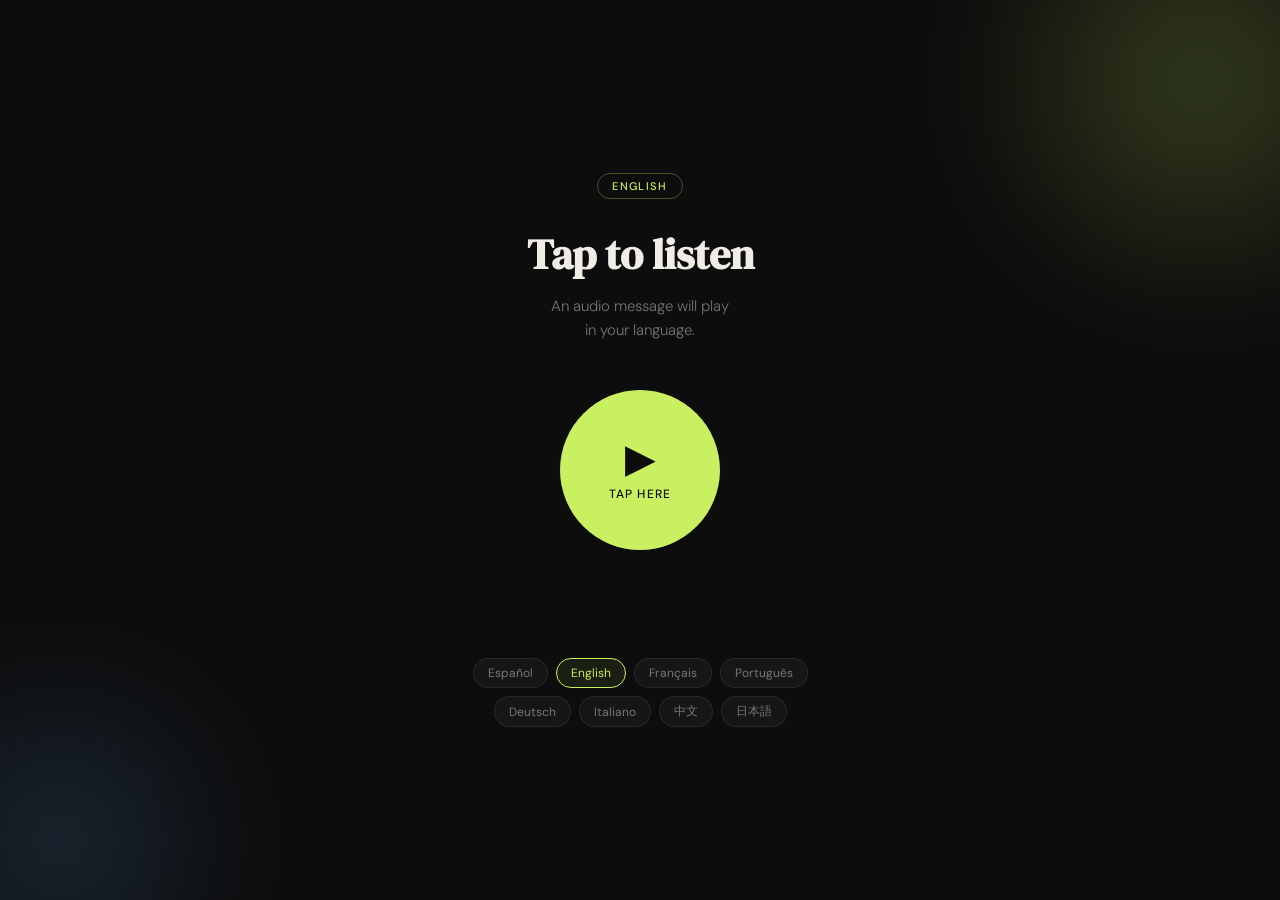
==== index.html @ c595aa06 "Add files via upload" ====
<!DOCTYPE html>
<html lang="es">
<head>
  <meta charset="UTF-8" />
  <meta name="viewport" content="width=device-width, initial-scale=1.0" />
  <title>Audio QR</title>
  <link href="https://fonts.googleapis.com/css2?family=DM+Serif+Display&family=DM+Sans:wght@300;400;500&display=swap" rel="stylesheet" />
  <style>
    *, *::before, *::after { box-sizing: border-box; margin: 0; padding: 0; }

    :root {
      --bg: #0d0d0d;
      --surface: #161616;
      --border: rgba(255,255,255,0.08);
      --text: #f0ede6;
      --muted: rgba(240,237,230,0.45);
      --accent: #c8f060;
      --accent-dark: #a8d040;
      --radius: 20px;
    }

    html, body {
      height: 100%;
      width: 100%;
      background: var(--bg);
      color: var(--text);
      font-family: 'DM Sans', sans-serif;
      display: flex;
      align-items: center;
      justify-content: center;
      overflow: hidden;
    }

    .page {
      width: 100%;
      max-width: 420px;
      min-height: 100vh;
      display: flex;
      flex-direction: column;
      align-items: center;
      justify-content: center;
      padding: 2.5rem 2rem;
      position: relative;
    }

    /* Decorative blobs */
    .blob {
      position: fixed;
      border-radius: 50%;
      filter: blur(80px);
      opacity: 0.18;
      pointer-events: none;
      z-index: 0;
    }
    .blob-1 { width: 320px; height: 320px; background: var(--accent); top: -80px; right: -80px; }
    .blob-2 { width: 240px; height: 240px; background: #60a0f0; bottom: -60px; left: -60px; }

    .content {
      position: relative;
      z-index: 1;
      width: 100%;
      text-align: center;
    }

    .lang-badge {
      display: inline-block;
      font-size: 11px;
      font-weight: 500;
      letter-spacing: 0.12em;
      text-transform: uppercase;
      color: var(--accent);
      border: 1px solid rgba(200,240,96,0.3);
      border-radius: 999px;
      padding: 5px 14px;
      margin-bottom: 2rem;
      opacity: 0;
      animation: fadeUp 0.6s ease 0.2s forwards;
    }

    .headline {
      font-family: 'DM Serif Display', serif;
      font-size: clamp(2rem, 8vw, 2.6rem);
      line-height: 1.15;
      color: var(--text);
      margin-bottom: 1rem;
      opacity: 0;
      animation: fadeUp 0.6s ease 0.35s forwards;
    }

    .sub {
      font-size: 15px;
      font-weight: 300;
      color: var(--muted);
      line-height: 1.6;
      margin-bottom: 3rem;
      opacity: 0;
      animation: fadeUp 0.6s ease 0.5s forwards;
    }

    /* Tap button */
    .tap-btn {
      position: relative;
      width: 160px;
      height: 160px;
      border-radius: 50%;
      border: none;
      background: var(--accent);
      color: #0d0d0d;
      cursor: pointer;
      display: flex;
      flex-direction: column;
      align-items: center;
      justify-content: center;
      gap: 8px;
      margin: 0 auto 3rem;
      transition: transform 0.15s ease, background 0.2s;
      opacity: 0;
      animation: fadeUp 0.6s ease 0.65s forwards;
      -webkit-tap-highlight-color: transparent;
    }

    .tap-btn:active { transform: scale(0.94); background: var(--accent-dark); }

    .tap-btn .icon {
      font-size: 40px;
      line-height: 1;
      transition: opacity 0.2s;
    }

    .tap-btn .label {
      font-family: 'DM Sans', sans-serif;
      font-size: 12px;
      font-weight: 500;
      letter-spacing: 0.1em;
      text-transform: uppercase;
    }

    /* Pulse ring */
    .tap-btn::before, .tap-btn::after {
      content: '';
      position: absolute;
      border-radius: 50%;
      border: 2px solid var(--accent);
      opacity: 0;
      animation: pulse 2.5s ease-out infinite;
    }
    .tap-btn::after { animation-delay: 1.2s; }

    @keyframes pulse {
      0%   { width: 160px; height: 160px; opacity: 0.6; }
      100% { width: 260px; height: 260px; opacity: 0; }
    }

    /* Playing state */
    .tap-btn.playing {
      background: var(--surface);
      border: 2px solid var(--accent);
      color: var(--accent);
    }
    .tap-btn.playing::before,
    .tap-btn.playing::after { display: none; }

    /* Sound wave bars */
    .wave {
      display: none;
      align-items: flex-end;
      gap: 4px;
      height: 28px;
    }
    .tap-btn.playing .wave { display: flex; }
    .tap-btn.playing .icon { display: none; }

    .wave span {
      display: block;
      width: 4px;
      background: var(--accent);
      border-radius: 2px;
      animation: bar 0.8s ease-in-out infinite alternate;
    }
    .wave span:nth-child(1) { height: 8px;  animation-delay: 0s; }
    .wave span:nth-child(2) { height: 20px; animation-delay: 0.15s; }
    .wave span:nth-child(3) { height: 28px; animation-delay: 0.3s; }
    .wave span:nth-child(4) { height: 16px; animation-delay: 0.45s; }
    .wave span:nth-child(5) { height: 10px; animation-delay: 0.6s; }

    @keyframes bar {
      from { transform: scaleY(0.3); }
      to   { transform: scaleY(1); }
    }

    /* Status text */
    .status {
      font-size: 13px;
      color: var(--muted);
      min-height: 20px;
      opacity: 0;
      animation: fadeUp 0.6s ease 0.8s forwards;
    }

    /* Language switcher */
    .lang-switcher {
      margin-top: 2.5rem;
      display: flex;
      flex-wrap: wrap;
      gap: 8px;
      justify-content: center;
      opacity: 0;
      animation: fadeUp 0.6s ease 0.95s forwards;
    }

    .lang-switcher button {
      font-family: 'DM Sans', sans-serif;
      font-size: 12px;
      padding: 6px 14px;
      border-radius: 999px;
      border: 1px solid var(--border);
      background: var(--surface);
      color: var(--muted);
      cursor: pointer;
      transition: all 0.2s;
      -webkit-tap-highlight-color: transparent;
    }

    .lang-switcher button.active,
    .lang-switcher button:hover {
      border-color: var(--accent);
      color: var(--accent);
      background: rgba(200,240,96,0.08);
    }

    @keyframes fadeUp {
      from { opacity: 0; transform: translateY(16px); }
      to   { opacity: 1; transform: translateY(0); }
    }
  </style>
</head>
<body>

<div class="blob blob-1"></div>
<div class="blob blob-2"></div>

<div class="page">
  <div class="content">

    <div class="lang-badge" id="lang-badge">Detectando idioma…</div>

    <h1 class="headline" id="headline">Toca para<br>escuchar</h1>

    <p class="sub" id="sub">Se reproducirá un mensaje de audio<br>en tu idioma.</p>

    <button class="tap-btn" id="tap-btn" onclick="handleTap()">
      <span class="icon">▶</span>
      <div class="wave">
        <span></span><span></span><span></span><span></span><span></span>
      </div>
      <span class="label" id="btn-label">Toca aquí</span>
    </button>

    <p class="status" id="status"></p>

    <div class="lang-switcher" id="lang-switcher"></div>

  </div>
</div>

<script>
  const messages = {
    es: { text: "Este es el prototipo de la página web que se abre después de escanear el código QR.", lang: "es-ES", name: "Español", tap: "Toca aquí", headline: "Toca para escuchar", sub: "Se reproducirá un mensaje\nen tu idioma." },
    en: { text: "This is the prototype of the web page that opens after scanning the QR code.", lang: "en-US", name: "English", tap: "Tap here", headline: "Tap to listen", sub: "An audio message will play\nin your language." },
    fr: { text: "Ceci est le prototype de la page web qui s'ouvre après avoir scanné le code QR.", lang: "fr-FR", name: "Français", tap: "Appuyez ici", headline: "Appuyez pour écouter", sub: "Un message audio sera lu\ndans votre langue." },
    pt: { text: "Este é o protótipo da página web que abre após escanear o código QR.", lang: "pt-BR", name: "Português", tap: "Toque aqui", headline: "Toque para ouvir", sub: "Uma mensagem de áudio será\nreproduzida no seu idioma." },
    de: { text: "Dies ist der Prototyp der Webseite, die nach dem Scannen des QR-Codes geöffnet wird.", lang: "de-DE", name: "Deutsch", tap: "Hier tippen", headline: "Tippen zum Hören", sub: "Eine Audionachricht wird\nin Ihrer Sprache abgespielt." },
    it: { text: "Questo è il prototipo della pagina web che si apre dopo aver scansionato il codice QR.", lang: "it-IT", name: "Italiano", tap: "Tocca qui", headline: "Tocca per ascoltare", sub: "Verrà riprodotto un messaggio\naudio nella tua lingua." },
    zh: { text: "这是扫描二维码后打开的网页原型。", lang: "zh-CN", name: "中文", tap: "点击此处", headline: "点击收听", sub: "将以您的语言播放音频消息。" },
    ja: { text: "これはQRコードをスキャンした後に開くウェブページのプロトタイプです。", lang: "ja-JP", name: "日本語", tap: "ここをタップ", headline: "タップして聴く", sub: "あなたの言語で音声メッセージが\n再生されます。" }
  };

  let currentLang = "es";
  let isPlaying = false;

  function detectLang() {
    const nav = (navigator.language || "es").toLowerCase().split("-")[0];
    return messages[nav] ? nav : "es";
  }

  function setLang(lang) {
    currentLang = lang;
    const m = messages[lang];
    document.getElementById("lang-badge").textContent = m.name;
    document.getElementById("headline").innerHTML = m.headline.replace("\n", "<br>");
    document.getElementById("sub").innerHTML = m.sub.replace("\n", "<br>");
    document.getElementById("btn-label").textContent = m.tap;
    document.querySelectorAll(".lang-switcher button").forEach(b => {
      b.classList.toggle("active", b.dataset.lang === lang);
    });
    if (isPlaying) {
      window.speechSynthesis.cancel();
      isPlaying = false;
      resetBtn();
    }
  }

  function buildSwitcher() {
    const sw = document.getElementById("lang-switcher");
    Object.keys(messages).forEach(lang => {
      const btn = document.createElement("button");
      btn.textContent = messages[lang].name;
      btn.dataset.lang = lang;
      btn.onclick = () => setLang(lang);
      sw.appendChild(btn);
    });
  }

  function resetBtn() {
    const btn = document.getElementById("tap-btn");
    btn.classList.remove("playing");
    document.getElementById("status").textContent = "";
    isPlaying = false;
  }

  function handleTap() {
    if (!('speechSynthesis' in window)) {
      document.getElementById("status").textContent = "Tu navegador no soporta audio.";
      return;
    }

    if (isPlaying) {
      window.speechSynthesis.cancel();
      resetBtn();
      return;
    }

    const m = messages[currentLang];
    const utter = new SpeechSynthesisUtterance(m.text);
    utter.lang = m.lang;
    utter.rate = 0.95;

    utter.onstart = () => {
      isPlaying = true;
      document.getElementById("tap-btn").classList.add("playing");
      document.getElementById("btn-label").textContent = "Detener";
      document.getElementById("status").textContent = "Reproduciendo…";
    };

    utter.onend = utter.onerror = () => {
      resetBtn();
      document.getElementById("btn-label").textContent = messages[currentLang].tap;
    };

    window.speechSynthesis.cancel();
    window.speechSynthesis.speak(utter);
  }

  // Init
  buildSwitcher();
  const detected = detectLang();
  setLang(detected);
</script>
</body>
</html>
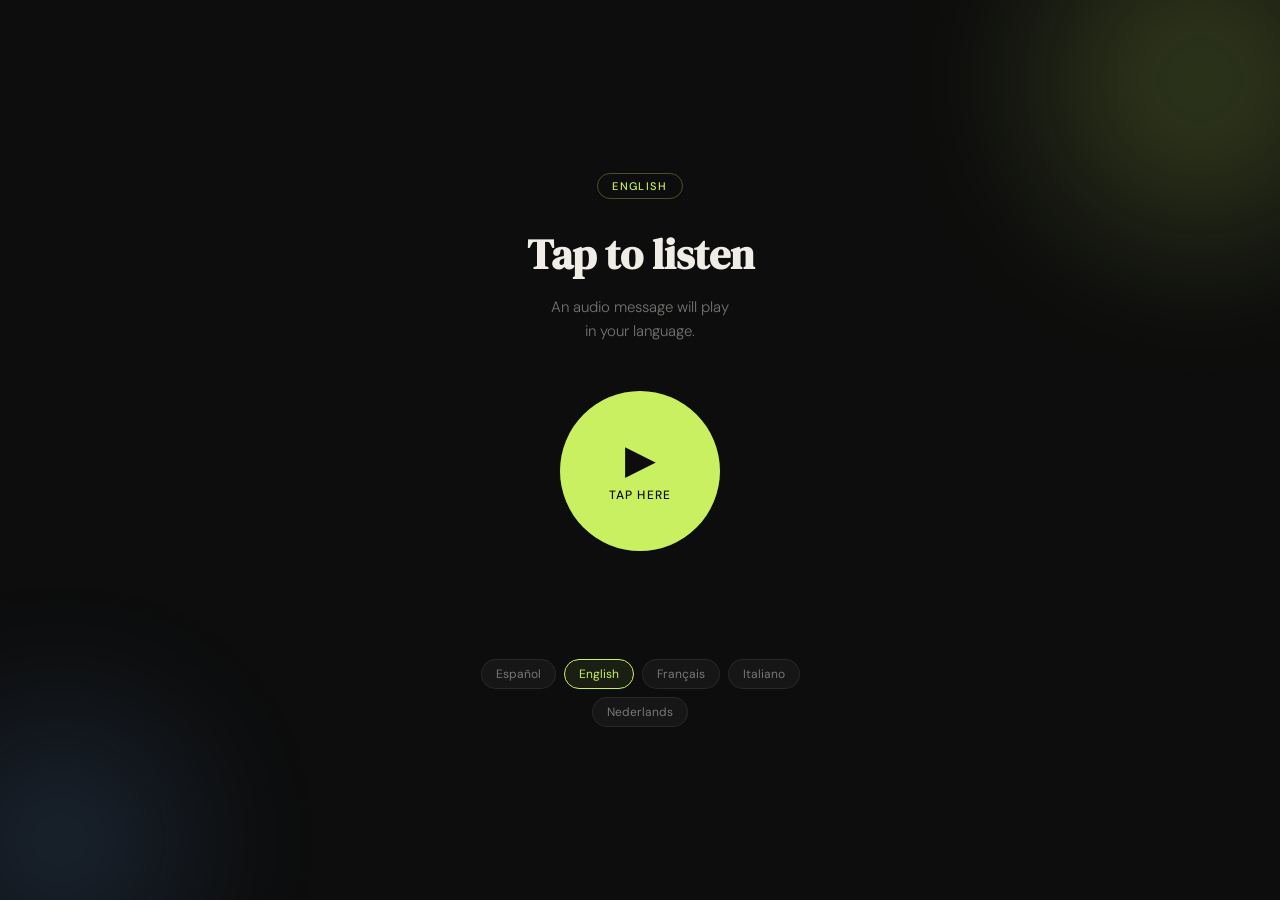
==== commit 8412eae8: "Update index.html" ====
--- a/index.html
+++ b/index.html
@@ -7,174 +7,79 @@
   <link href="https://fonts.googleapis.com/css2?family=DM+Serif+Display&family=DM+Sans:wght@300;400;500&display=swap" rel="stylesheet" />
   <style>
     *, *::before, *::after { box-sizing: border-box; margin: 0; padding: 0; }
-
     :root {
-      --bg: #0d0d0d;
-      --surface: #161616;
-      --border: rgba(255,255,255,0.08);
-      --text: #f0ede6;
-      --muted: rgba(240,237,230,0.45);
-      --accent: #c8f060;
-      --accent-dark: #a8d040;
-      --radius: 20px;
-    }
-
+      --bg: #0d0d0d; --surface: #161616; --border: rgba(255,255,255,0.08);
+      --text: #f0ede6; --muted: rgba(240,237,230,0.45);
+      --accent: #c8f060; --accent-dark: #a8d040;
+    }
     html, body {
-      height: 100%;
-      width: 100%;
-      background: var(--bg);
-      color: var(--text);
-      font-family: 'DM Sans', sans-serif;
-      display: flex;
-      align-items: center;
-      justify-content: center;
-      overflow: hidden;
-    }
-
+      height: 100%; width: 100%; background: var(--bg); color: var(--text);
+      font-family: 'DM Sans', sans-serif; display: flex;
+      align-items: center; justify-content: center; overflow: hidden;
+    }
     .page {
-      width: 100%;
-      max-width: 420px;
-      min-height: 100vh;
-      display: flex;
-      flex-direction: column;
-      align-items: center;
-      justify-content: center;
-      padding: 2.5rem 2rem;
-      position: relative;
-    }
-
-    /* Decorative blobs */
+      width: 100%; max-width: 420px; min-height: 100vh;
+      display: flex; flex-direction: column; align-items: center;
+      justify-content: center; padding: 2.5rem 2rem; position: relative;
+    }
     .blob {
-      position: fixed;
-      border-radius: 50%;
-      filter: blur(80px);
-      opacity: 0.18;
-      pointer-events: none;
-      z-index: 0;
+      position: fixed; border-radius: 50%; filter: blur(80px);
+      opacity: 0.18; pointer-events: none; z-index: 0;
     }
     .blob-1 { width: 320px; height: 320px; background: var(--accent); top: -80px; right: -80px; }
     .blob-2 { width: 240px; height: 240px; background: #60a0f0; bottom: -60px; left: -60px; }
-
-    .content {
-      position: relative;
-      z-index: 1;
-      width: 100%;
-      text-align: center;
-    }
-
+    .content { position: relative; z-index: 1; width: 100%; text-align: center; }
     .lang-badge {
-      display: inline-block;
-      font-size: 11px;
-      font-weight: 500;
-      letter-spacing: 0.12em;
-      text-transform: uppercase;
-      color: var(--accent);
-      border: 1px solid rgba(200,240,96,0.3);
-      border-radius: 999px;
-      padding: 5px 14px;
-      margin-bottom: 2rem;
-      opacity: 0;
-      animation: fadeUp 0.6s ease 0.2s forwards;
-    }
-
+      display: inline-block; font-size: 11px; font-weight: 500;
+      letter-spacing: 0.12em; text-transform: uppercase; color: var(--accent);
+      border: 1px solid rgba(200,240,96,0.3); border-radius: 999px;
+      padding: 5px 14px; margin-bottom: 2rem;
+      opacity: 0; animation: fadeUp 0.6s ease 0.2s forwards;
+    }
     .headline {
-      font-family: 'DM Serif Display', serif;
-      font-size: clamp(2rem, 8vw, 2.6rem);
-      line-height: 1.15;
-      color: var(--text);
-      margin-bottom: 1rem;
-      opacity: 0;
-      animation: fadeUp 0.6s ease 0.35s forwards;
-    }
-
+      font-family: 'DM Serif Display', serif; font-size: clamp(2rem, 8vw, 2.6rem);
+      line-height: 1.15; color: var(--text); margin-bottom: 1rem;
+      opacity: 0; animation: fadeUp 0.6s ease 0.35s forwards;
+    }
     .sub {
-      font-size: 15px;
-      font-weight: 300;
-      color: var(--muted);
-      line-height: 1.6;
-      margin-bottom: 3rem;
-      opacity: 0;
-      animation: fadeUp 0.6s ease 0.5s forwards;
-    }
-
-    /* Tap button */
+      font-size: 15px; font-weight: 300; color: var(--muted);
+      line-height: 1.6; margin-bottom: 3rem;
+      opacity: 0; animation: fadeUp 0.6s ease 0.5s forwards;
+    }
     .tap-btn {
-      position: relative;
-      width: 160px;
-      height: 160px;
-      border-radius: 50%;
-      border: none;
-      background: var(--accent);
-      color: #0d0d0d;
-      cursor: pointer;
-      display: flex;
-      flex-direction: column;
-      align-items: center;
-      justify-content: center;
-      gap: 8px;
-      margin: 0 auto 3rem;
+      position: relative; width: 160px; height: 160px; border-radius: 50%;
+      border: none; background: var(--accent); color: #0d0d0d; cursor: pointer;
+      display: flex; flex-direction: column; align-items: center;
+      justify-content: center; gap: 8px; margin: 0 auto 3rem;
       transition: transform 0.15s ease, background 0.2s;
-      opacity: 0;
-      animation: fadeUp 0.6s ease 0.65s forwards;
+      opacity: 0; animation: fadeUp 0.6s ease 0.65s forwards;
       -webkit-tap-highlight-color: transparent;
     }
-
     .tap-btn:active { transform: scale(0.94); background: var(--accent-dark); }
-
-    .tap-btn .icon {
-      font-size: 40px;
-      line-height: 1;
-      transition: opacity 0.2s;
-    }
-
+    .tap-btn .icon { font-size: 40px; line-height: 1; }
     .tap-btn .label {
-      font-family: 'DM Sans', sans-serif;
-      font-size: 12px;
-      font-weight: 500;
-      letter-spacing: 0.1em;
-      text-transform: uppercase;
-    }
-
-    /* Pulse ring */
+      font-family: 'DM Sans', sans-serif; font-size: 12px; font-weight: 500;
+      letter-spacing: 0.1em; text-transform: uppercase;
+    }
     .tap-btn::before, .tap-btn::after {
-      content: '';
-      position: absolute;
-      border-radius: 50%;
-      border: 2px solid var(--accent);
-      opacity: 0;
+      content: ''; position: absolute; border-radius: 50%;
+      border: 2px solid var(--accent); opacity: 0;
       animation: pulse 2.5s ease-out infinite;
     }
     .tap-btn::after { animation-delay: 1.2s; }
-
     @keyframes pulse {
       0%   { width: 160px; height: 160px; opacity: 0.6; }
       100% { width: 260px; height: 260px; opacity: 0; }
     }
-
-    /* Playing state */
     .tap-btn.playing {
-      background: var(--surface);
-      border: 2px solid var(--accent);
-      color: var(--accent);
-    }
-    .tap-btn.playing::before,
-    .tap-btn.playing::after { display: none; }
-
-    /* Sound wave bars */
-    .wave {
-      display: none;
-      align-items: flex-end;
-      gap: 4px;
-      height: 28px;
-    }
+      background: var(--surface); border: 2px solid var(--accent); color: var(--accent);
+    }
+    .tap-btn.playing::before, .tap-btn.playing::after { display: none; }
+    .wave { display: none; align-items: flex-end; gap: 4px; height: 28px; }
     .tap-btn.playing .wave { display: flex; }
     .tap-btn.playing .icon { display: none; }
-
     .wave span {
-      display: block;
-      width: 4px;
-      background: var(--accent);
-      border-radius: 2px;
+      display: block; width: 4px; background: var(--accent); border-radius: 2px;
       animation: bar 0.8s ease-in-out infinite alternate;
     }
     .wave span:nth-child(1) { height: 8px;  animation-delay: 0s; }
@@ -182,52 +87,28 @@
     .wave span:nth-child(3) { height: 28px; animation-delay: 0.3s; }
     .wave span:nth-child(4) { height: 16px; animation-delay: 0.45s; }
     .wave span:nth-child(5) { height: 10px; animation-delay: 0.6s; }
-
     @keyframes bar {
       from { transform: scaleY(0.3); }
       to   { transform: scaleY(1); }
     }
-
-    /* Status text */
     .status {
-      font-size: 13px;
-      color: var(--muted);
-      min-height: 20px;
-      opacity: 0;
-      animation: fadeUp 0.6s ease 0.8s forwards;
-    }
-
-    /* Language switcher */
+      font-size: 13px; color: var(--muted); min-height: 20px;
+      opacity: 0; animation: fadeUp 0.6s ease 0.8s forwards;
+    }
     .lang-switcher {
-      margin-top: 2.5rem;
-      display: flex;
-      flex-wrap: wrap;
-      gap: 8px;
-      justify-content: center;
-      opacity: 0;
-      animation: fadeUp 0.6s ease 0.95s forwards;
-    }
-
+      margin-top: 2.5rem; display: flex; flex-wrap: wrap; gap: 8px;
+      justify-content: center; opacity: 0; animation: fadeUp 0.6s ease 0.95s forwards;
+    }
     .lang-switcher button {
-      font-family: 'DM Sans', sans-serif;
-      font-size: 12px;
-      padding: 6px 14px;
-      border-radius: 999px;
-      border: 1px solid var(--border);
-      background: var(--surface);
-      color: var(--muted);
-      cursor: pointer;
-      transition: all 0.2s;
-      -webkit-tap-highlight-color: transparent;
-    }
-
-    .lang-switcher button.active,
-    .lang-switcher button:hover {
-      border-color: var(--accent);
-      color: var(--accent);
+      font-family: 'DM Sans', sans-serif; font-size: 12px; padding: 6px 14px;
+      border-radius: 999px; border: 1px solid var(--border);
+      background: var(--surface); color: var(--muted); cursor: pointer;
+      transition: all 0.2s; -webkit-tap-highlight-color: transparent;
+    }
+    .lang-switcher button.active, .lang-switcher button:hover {
+      border-color: var(--accent); color: var(--accent);
       background: rgba(200,240,96,0.08);
     }
-
     @keyframes fadeUp {
       from { opacity: 0; transform: translateY(16px); }
       to   { opacity: 1; transform: translateY(0); }
@@ -241,49 +122,58 @@
 
 <div class="page">
   <div class="content">
-
     <div class="lang-badge" id="lang-badge">Detectando idioma…</div>
-
     <h1 class="headline" id="headline">Toca para<br>escuchar</h1>
-
     <p class="sub" id="sub">Se reproducirá un mensaje de audio<br>en tu idioma.</p>
-
     <button class="tap-btn" id="tap-btn" onclick="handleTap()">
-      <span class="icon">▶</span>
+      <span class="icon">&#9654;</span>
       <div class="wave">
         <span></span><span></span><span></span><span></span><span></span>
       </div>
       <span class="label" id="btn-label">Toca aquí</span>
     </button>
-
     <p class="status" id="status"></p>
-
     <div class="lang-switcher" id="lang-switcher"></div>
-
   </div>
 </div>
 
 <script>
   const messages = {
-    es: { text: "Este es el prototipo de la página web que se abre después de escanear el código QR.", lang: "es-ES", name: "Español", tap: "Toca aquí", headline: "Toca para escuchar", sub: "Se reproducirá un mensaje\nen tu idioma." },
-    en: { text: "This is the prototype of the web page that opens after scanning the QR code.", lang: "en-US", name: "English", tap: "Tap here", headline: "Tap to listen", sub: "An audio message will play\nin your language." },
-    fr: { text: "Ceci est le prototype de la page web qui s'ouvre après avoir scanné le code QR.", lang: "fr-FR", name: "Français", tap: "Appuyez ici", headline: "Appuyez pour écouter", sub: "Un message audio sera lu\ndans votre langue." },
-    pt: { text: "Este é o protótipo da página web que abre após escanear o código QR.", lang: "pt-BR", name: "Português", tap: "Toque aqui", headline: "Toque para ouvir", sub: "Uma mensagem de áudio será\nreproduzida no seu idioma." },
-    de: { text: "Dies ist der Prototyp der Webseite, die nach dem Scannen des QR-Codes geöffnet wird.", lang: "de-DE", name: "Deutsch", tap: "Hier tippen", headline: "Tippen zum Hören", sub: "Eine Audionachricht wird\nin Ihrer Sprache abgespielt." },
-    it: { text: "Questo è il prototipo della pagina web che si apre dopo aver scansionato il codice QR.", lang: "it-IT", name: "Italiano", tap: "Tocca qui", headline: "Tocca per ascoltare", sub: "Verrà riprodotto un messaggio\naudio nella tua lingua." },
-    zh: { text: "这是扫描二维码后打开的网页原型。", lang: "zh-CN", name: "中文", tap: "点击此处", headline: "点击收听", sub: "将以您的语言播放音频消息。" },
-    ja: { text: "これはQRコードをスキャンした後に開くウェブページのプロトタイプです。", lang: "ja-JP", name: "日本語", tap: "ここをタップ", headline: "タップして聴く", sub: "あなたの言語で音声メッセージが\n再生されます。" }
+    es: { file: "spanish.mp3",  name: "Español",    tap: "Toca aquí",    headline: "Toca para escuchar",   sub: "Se reproducirá un mensaje\nen tu idioma." },
+    en: { file: "english.mp3",  name: "English",    tap: "Tap here",     headline: "Tap to listen",        sub: "An audio message will play\nin your language." },
+    fr: { file: "french.mp3",   name: "Français",   tap: "Appuyez ici",  headline: "Appuyez pour écouter", sub: "Un message audio sera lu\ndans votre langue." },
+    it: { file: "italian.mp3",  name: "Italiano",   tap: "Tocca qui",    headline: "Tocca per ascoltare",  sub: "Verrà riprodotto un messaggio\naudio nella tua lingua." },
+    nl: { file: "dutch.mp3",    name: "Nederlands", tap: "Tik hier",     headline: "Tik om te luisteren",  sub: "Er wordt een audiobericht\nin uw taal afgespeeld." }
   };
 
+  // Si el dispositivo tiene un idioma sin mp3, usamos el fallback
+  const langFallback = { de: "nl", pt: "es", zh: "es", ja: "es", ko: "en", ru: "en" };
+
   let currentLang = "es";
+  let currentAudio = null;
   let isPlaying = false;
 
   function detectLang() {
     const nav = (navigator.language || "es").toLowerCase().split("-")[0];
-    return messages[nav] ? nav : "es";
+    if (messages[nav]) return nav;
+    if (langFallback[nav]) return langFallback[nav];
+    return "es";
+  }
+
+  function stopAudio() {
+    if (currentAudio) {
+      currentAudio.pause();
+      currentAudio.currentTime = 0;
+      currentAudio = null;
+    }
+    isPlaying = false;
+    document.getElementById("tap-btn").classList.remove("playing");
+    document.getElementById("status").textContent = "";
+    document.getElementById("btn-label").textContent = messages[currentLang].tap;
   }
 
   function setLang(lang) {
+    if (isPlaying) stopAudio();
     currentLang = lang;
     const m = messages[lang];
     document.getElementById("lang-badge").textContent = m.name;
@@ -293,11 +183,6 @@
     document.querySelectorAll(".lang-switcher button").forEach(b => {
       b.classList.toggle("active", b.dataset.lang === lang);
     });
-    if (isPlaying) {
-      window.speechSynthesis.cancel();
-      isPlaying = false;
-      resetBtn();
-    }
   }
 
   function buildSwitcher() {
@@ -311,50 +196,35 @@
     });
   }
 
-  function resetBtn() {
-    const btn = document.getElementById("tap-btn");
-    btn.classList.remove("playing");
-    document.getElementById("status").textContent = "";
-    isPlaying = false;
-  }
-
   function handleTap() {
-    if (!('speechSynthesis' in window)) {
-      document.getElementById("status").textContent = "Tu navegador no soporta audio.";
-      return;
-    }
-
-    if (isPlaying) {
-      window.speechSynthesis.cancel();
-      resetBtn();
-      return;
-    }
+    if (isPlaying) { stopAudio(); return; }
 
     const m = messages[currentLang];
-    const utter = new SpeechSynthesisUtterance(m.text);
-    utter.lang = m.lang;
-    utter.rate = 0.95;
-
-    utter.onstart = () => {
+    const audio = new Audio(m.file);
+    currentAudio = audio;
+
+    audio.onplay = () => {
       isPlaying = true;
       document.getElementById("tap-btn").classList.add("playing");
       document.getElementById("btn-label").textContent = "Detener";
       document.getElementById("status").textContent = "Reproduciendo…";
     };
 
-    utter.onend = utter.onerror = () => {
-      resetBtn();
-      document.getElementById("btn-label").textContent = messages[currentLang].tap;
+    audio.onended = () => stopAudio();
+
+    audio.onerror = () => {
+      stopAudio();
+      document.getElementById("status").textContent = "⚠ No se encontró el archivo de audio.";
     };
 
-    window.speechSynthesis.cancel();
-    window.speechSynthesis.speak(utter);
-  }
-
-  // Init
+    audio.play().catch(() => {
+      stopAudio();
+      document.getElementById("status").textContent = "⚠ Error al reproducir el audio.";
+    });
+  }
+
   buildSwitcher();
-  const detected = detectLang();
-  setLang(detected);
+  setLang(detectLang());
 </script>
 </body>
 </html>
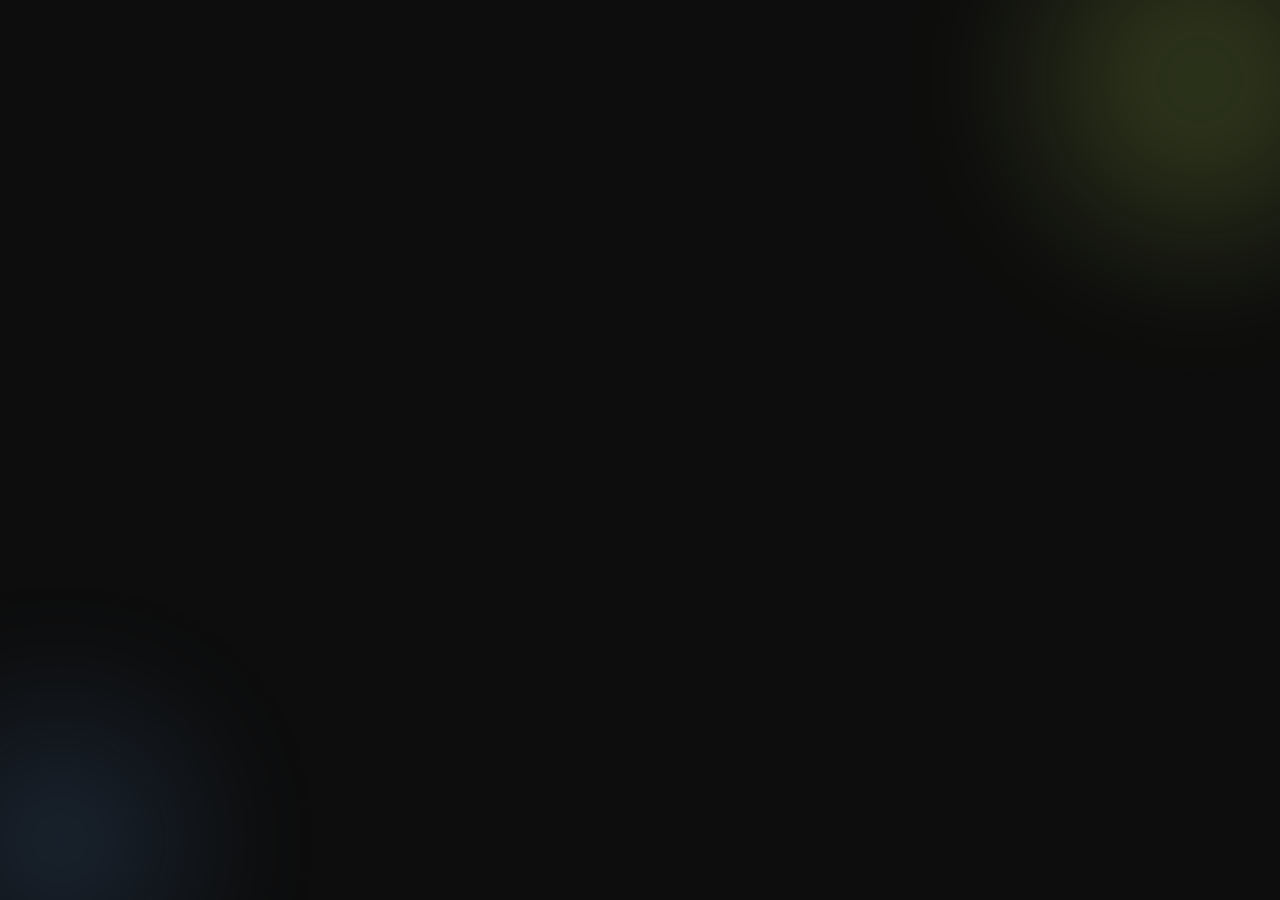
==== commit 5036f89e: "index.html" ====
--- a/index.html
+++ b/index.html
@@ -95,17 +95,14 @@
       font-size: 13px; color: var(--muted); min-height: 20px;
       opacity: 0; animation: fadeUp 0.6s ease 0.8s forwards;
     }
-    .lang-switcher {
       margin-top: 2.5rem; display: flex; flex-wrap: wrap; gap: 8px;
       justify-content: center; opacity: 0; animation: fadeUp 0.6s ease 0.95s forwards;
     }
-    .lang-switcher button {
       font-family: 'DM Sans', sans-serif; font-size: 12px; padding: 6px 14px;
       border-radius: 999px; border: 1px solid var(--border);
       background: var(--surface); color: var(--muted); cursor: pointer;
       transition: all 0.2s; -webkit-tap-highlight-color: transparent;
     }
-    .lang-switcher button.active, .lang-switcher button:hover {
       border-color: var(--accent); color: var(--accent);
       background: rgba(200,240,96,0.08);
     }
@@ -133,7 +130,7 @@
       <span class="label" id="btn-label">Toca aquí</span>
     </button>
     <p class="status" id="status"></p>
-    <div class="lang-switcher" id="lang-switcher"></div>
+
   </div>
 </div>
 
@@ -180,13 +177,10 @@
     document.getElementById("headline").innerHTML = m.headline.replace("\n", "<br>");
     document.getElementById("sub").innerHTML = m.sub.replace("\n", "<br>");
     document.getElementById("btn-label").textContent = m.tap;
-    document.querySelectorAll(".lang-switcher button").forEach(b => {
       b.classList.toggle("active", b.dataset.lang === lang);
     });
   }
 
-  function buildSwitcher() {
-    const sw = document.getElementById("lang-switcher");
     Object.keys(messages).forEach(lang => {
       const btn = document.createElement("button");
       btn.textContent = messages[lang].name;
@@ -223,7 +217,6 @@
     });
   }
 
-  buildSwitcher();
   setLang(detectLang());
 </script>
 </body>
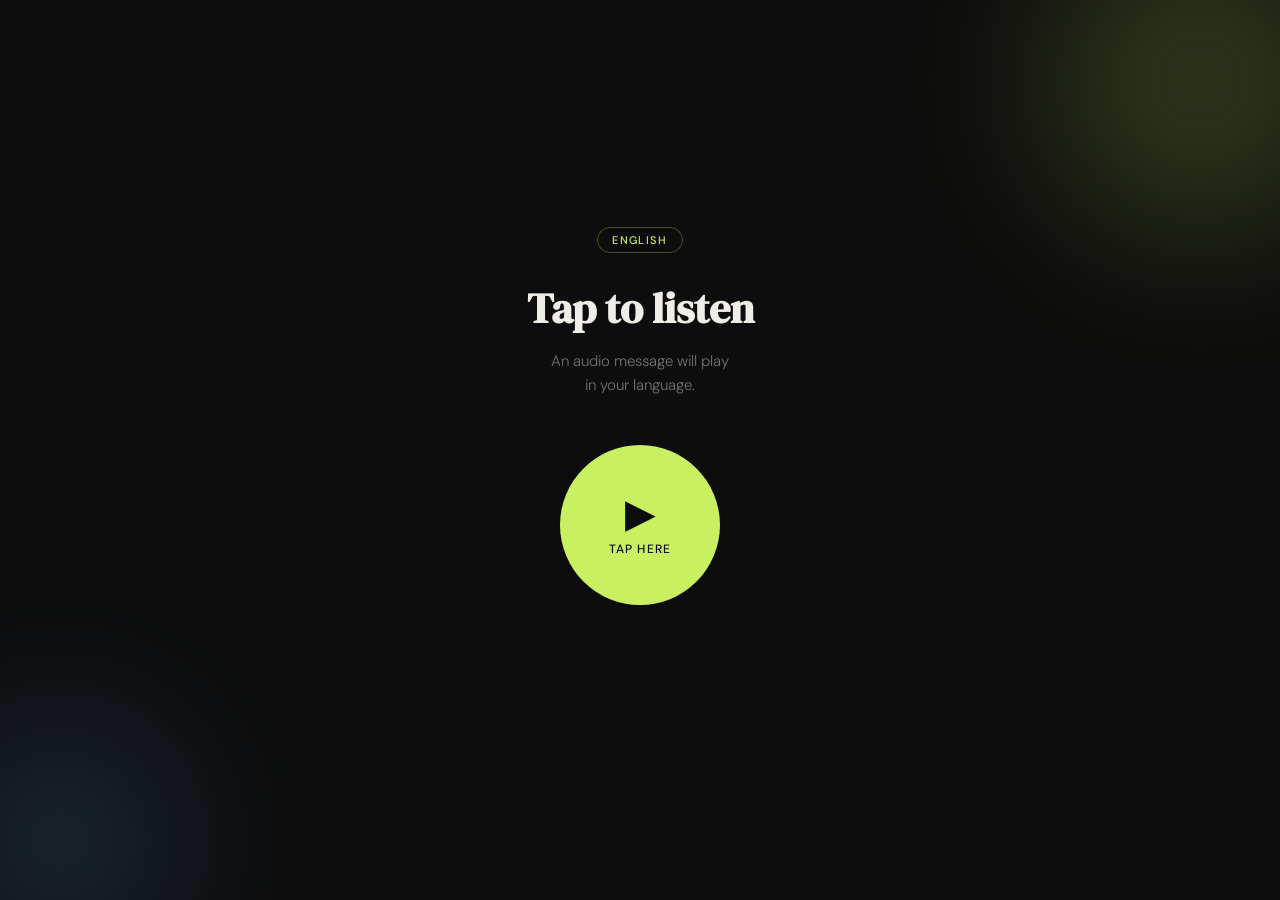
==== commit f538f508: "Update index.html" ====
--- a/index.html
+++ b/index.html
@@ -95,17 +95,6 @@
       font-size: 13px; color: var(--muted); min-height: 20px;
       opacity: 0; animation: fadeUp 0.6s ease 0.8s forwards;
     }
-      margin-top: 2.5rem; display: flex; flex-wrap: wrap; gap: 8px;
-      justify-content: center; opacity: 0; animation: fadeUp 0.6s ease 0.95s forwards;
-    }
-      font-family: 'DM Sans', sans-serif; font-size: 12px; padding: 6px 14px;
-      border-radius: 999px; border: 1px solid var(--border);
-      background: var(--surface); color: var(--muted); cursor: pointer;
-      transition: all 0.2s; -webkit-tap-highlight-color: transparent;
-    }
-      border-color: var(--accent); color: var(--accent);
-      background: rgba(200,240,96,0.08);
-    }
     @keyframes fadeUp {
       from { opacity: 0; transform: translateY(16px); }
       to   { opacity: 1; transform: translateY(0); }
@@ -130,20 +119,18 @@
       <span class="label" id="btn-label">Toca aquí</span>
     </button>
     <p class="status" id="status"></p>
-
   </div>
 </div>
 
 <script>
   const messages = {
-    es: { file: "spanish.mp3",  name: "Español",    tap: "Toca aquí",    headline: "Toca para escuchar",   sub: "Se reproducirá un mensaje\nen tu idioma." },
-    en: { file: "english.mp3",  name: "English",    tap: "Tap here",     headline: "Tap to listen",        sub: "An audio message will play\nin your language." },
-    fr: { file: "french.mp3",   name: "Français",   tap: "Appuyez ici",  headline: "Appuyez pour écouter", sub: "Un message audio sera lu\ndans votre langue." },
-    it: { file: "italian.mp3",  name: "Italiano",   tap: "Tocca qui",    headline: "Tocca per ascoltare",  sub: "Verrà riprodotto un messaggio\naudio nella tua lingua." },
-    nl: { file: "dutch.mp3",    name: "Nederlands", tap: "Tik hier",     headline: "Tik om te luisteren",  sub: "Er wordt een audiobericht\nin uw taal afgespeeld." }
+    es: { file: "spanish.mp3",  name: "Español",    tap: "Toca aquí",   headline: "Toca para escuchar",   sub: "Se reproducirá un mensaje\nen tu idioma." },
+    en: { file: "english.mp3",  name: "English",    tap: "Tap here",    headline: "Tap to listen",        sub: "An audio message will play\nin your language." },
+    fr: { file: "french.mp3",   name: "Français",   tap: "Appuyez ici", headline: "Appuyez pour écouter", sub: "Un message audio sera lu\ndans votre langue." },
+    it: { file: "italian.mp3",  name: "Italiano",   tap: "Tocca qui",   headline: "Tocca per ascoltare",  sub: "Verrà riprodotto un messaggio\naudio nella tua lingua." },
+    nl: { file: "dutch.mp3",    name: "Nederlands", tap: "Tik hier",    headline: "Tik om te luisteren",  sub: "Er wordt een audiobericht\nin uw taal afgespeeld." }
   };
 
-  // Si el dispositivo tiene un idioma sin mp3, usamos el fallback
   const langFallback = { de: "nl", pt: "es", zh: "es", ja: "es", ko: "en", ru: "en" };
 
   let currentLang = "es";
@@ -177,17 +164,6 @@
     document.getElementById("headline").innerHTML = m.headline.replace("\n", "<br>");
     document.getElementById("sub").innerHTML = m.sub.replace("\n", "<br>");
     document.getElementById("btn-label").textContent = m.tap;
-      b.classList.toggle("active", b.dataset.lang === lang);
-    });
-  }
-
-    Object.keys(messages).forEach(lang => {
-      const btn = document.createElement("button");
-      btn.textContent = messages[lang].name;
-      btn.dataset.lang = lang;
-      btn.onclick = () => setLang(lang);
-      sw.appendChild(btn);
-    });
   }
 
   function handleTap() {
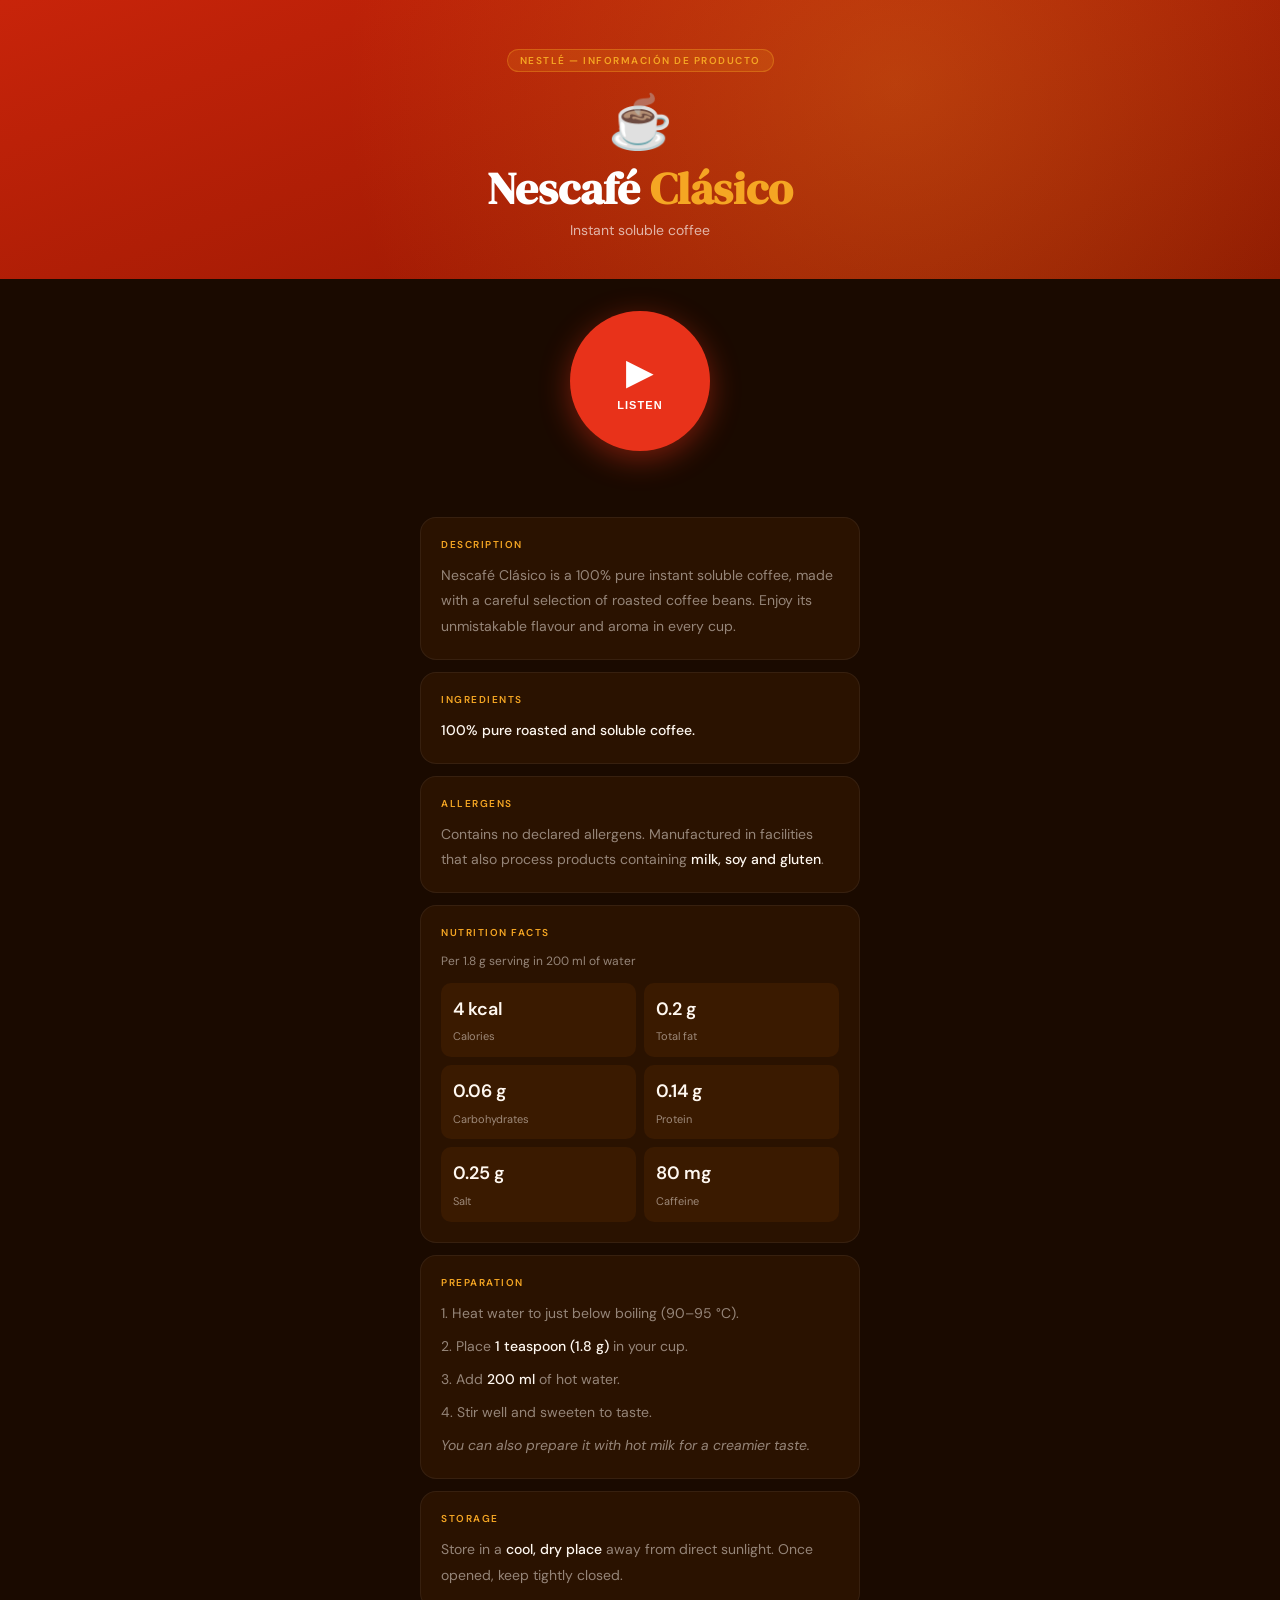
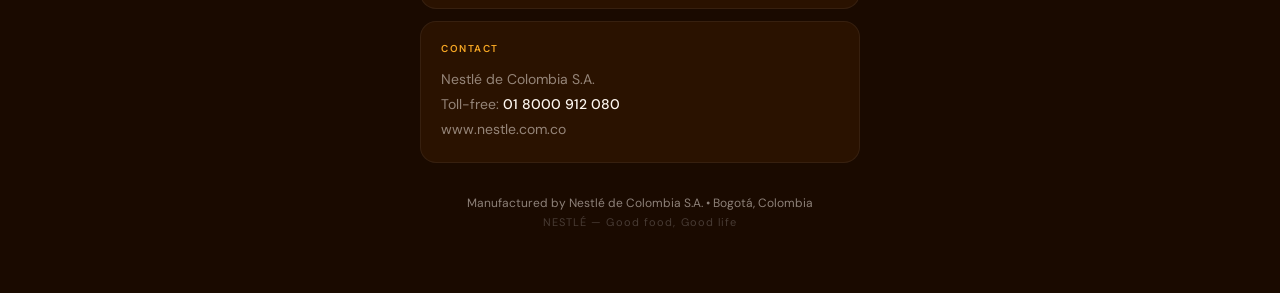
==== commit 40df556f: "Update index.html" ====
--- a/index.html
+++ b/index.html
@@ -3,197 +3,369 @@
 <head>
   <meta charset="UTF-8" />
   <meta name="viewport" content="width=device-width, initial-scale=1.0" />
-  <title>Audio QR</title>
-  <link href="https://fonts.googleapis.com/css2?family=DM+Serif+Display&family=DM+Sans:wght@300;400;500&display=swap" rel="stylesheet" />
+  <title>Nescafé Clásico</title>
+  <link href="https://fonts.googleapis.com/css2?family=DM+Serif+Display&family=DM+Sans:wght@300;400;500;600&display=swap" rel="stylesheet" />
   <style>
     *, *::before, *::after { box-sizing: border-box; margin: 0; padding: 0; }
     :root {
-      --bg: #0d0d0d; --surface: #161616; --border: rgba(255,255,255,0.08);
-      --text: #f0ede6; --muted: rgba(240,237,230,0.45);
-      --accent: #c8f060; --accent-dark: #a8d040;
+      --bg: #1a0a00; --surface: #2a1200; --surface2: #3a1a00;
+      --text: #fff8f0; --muted: rgba(255,248,240,0.5);
+      --accent: #e8321a; --accent2: #f5a623;
+      --radius: 16px;
     }
     html, body {
-      height: 100%; width: 100%; background: var(--bg); color: var(--text);
-      font-family: 'DM Sans', sans-serif; display: flex;
-      align-items: center; justify-content: center; overflow: hidden;
-    }
-    .page {
-      width: 100%; max-width: 420px; min-height: 100vh;
+      min-height: 100%; width: 100%; background: var(--bg); color: var(--text);
+      font-family: 'DM Sans', sans-serif;
+    }
+    .page { min-height: 100vh; display: flex; flex-direction: column; align-items: center; padding: 0 0 4rem; }
+
+    /* Hero */
+    .hero {
+      width: 100%; background: linear-gradient(160deg, #c8240a 0%, #8b1500 100%);
+      padding: 3rem 2rem 2.5rem; text-align: center; position: relative; overflow: hidden;
+    }
+    .hero::before {
+      content: ''; position: absolute; inset: 0;
+      background: radial-gradient(circle at 70% 30%, rgba(245,166,35,0.25) 0%, transparent 60%);
+    }
+    .hero-badge {
+      display: inline-block; font-size: 10px; letter-spacing: 0.15em; font-weight: 600;
+      text-transform: uppercase; color: var(--accent2); background: rgba(245,166,35,0.15);
+      border: 1px solid rgba(245,166,35,0.35); border-radius: 999px;
+      padding: 4px 12px; margin-bottom: 1rem; position: relative;
+    }
+    .hero-icon { font-size: 52px; margin-bottom: 0.5rem; position: relative; }
+    .hero h1 {
+      font-family: 'DM Serif Display', serif; font-size: clamp(2rem, 7vw, 2.8rem);
+      line-height: 1.1; color: white; position: relative;
+    }
+    .hero h1 span { color: var(--accent2); }
+    .hero-sub { font-size: 14px; color: rgba(255,255,255,0.65); margin-top: 0.5rem; position: relative; }
+
+    /* Content */
+    .content { width: 100%; max-width: 480px; padding: 0 1.25rem; }
+
+    /* Play button */
+    .play-section { text-align: center; padding: 2rem 0 1.5rem; }
+    .play-btn {
+      position: relative; width: 140px; height: 140px; border-radius: 50%;
+      border: none; background: var(--accent); color: white; cursor: pointer;
       display: flex; flex-direction: column; align-items: center;
-      justify-content: center; padding: 2.5rem 2rem; position: relative;
-    }
-    .blob {
-      position: fixed; border-radius: 50%; filter: blur(80px);
-      opacity: 0.18; pointer-events: none; z-index: 0;
-    }
-    .blob-1 { width: 320px; height: 320px; background: var(--accent); top: -80px; right: -80px; }
-    .blob-2 { width: 240px; height: 240px; background: #60a0f0; bottom: -60px; left: -60px; }
-    .content { position: relative; z-index: 1; width: 100%; text-align: center; }
-    .lang-badge {
-      display: inline-block; font-size: 11px; font-weight: 500;
-      letter-spacing: 0.12em; text-transform: uppercase; color: var(--accent);
-      border: 1px solid rgba(200,240,96,0.3); border-radius: 999px;
-      padding: 5px 14px; margin-bottom: 2rem;
-      opacity: 0; animation: fadeUp 0.6s ease 0.2s forwards;
-    }
-    .headline {
-      font-family: 'DM Serif Display', serif; font-size: clamp(2rem, 8vw, 2.6rem);
-      line-height: 1.15; color: var(--text); margin-bottom: 1rem;
-      opacity: 0; animation: fadeUp 0.6s ease 0.35s forwards;
-    }
-    .sub {
-      font-size: 15px; font-weight: 300; color: var(--muted);
-      line-height: 1.6; margin-bottom: 3rem;
-      opacity: 0; animation: fadeUp 0.6s ease 0.5s forwards;
-    }
-    .tap-btn {
-      position: relative; width: 160px; height: 160px; border-radius: 50%;
-      border: none; background: var(--accent); color: #0d0d0d; cursor: pointer;
-      display: flex; flex-direction: column; align-items: center;
-      justify-content: center; gap: 8px; margin: 0 auto 3rem;
-      transition: transform 0.15s ease, background 0.2s;
-      opacity: 0; animation: fadeUp 0.6s ease 0.65s forwards;
+      justify-content: center; gap: 6px; margin: 0 auto 1rem;
+      transition: transform 0.15s, opacity 0.2s;
       -webkit-tap-highlight-color: transparent;
-    }
-    .tap-btn:active { transform: scale(0.94); background: var(--accent-dark); }
-    .tap-btn .icon { font-size: 40px; line-height: 1; }
-    .tap-btn .label {
-      font-family: 'DM Sans', sans-serif; font-size: 12px; font-weight: 500;
-      letter-spacing: 0.1em; text-transform: uppercase;
-    }
-    .tap-btn::before, .tap-btn::after {
+      box-shadow: 0 8px 30px rgba(232,50,26,0.45);
+    }
+    .play-btn:active { transform: scale(0.93); }
+    .play-btn .icon { font-size: 36px; }
+    .play-btn .lbl { font-size: 11px; font-weight: 600; letter-spacing: 0.1em; text-transform: uppercase; }
+    .play-btn::before, .play-btn::after {
       content: ''; position: absolute; border-radius: 50%;
-      border: 2px solid var(--accent); opacity: 0;
-      animation: pulse 2.5s ease-out infinite;
-    }
-    .tap-btn::after { animation-delay: 1.2s; }
+      border: 2px solid var(--accent); opacity: 0; animation: pulse 2.5s ease-out infinite;
+    }
+    .play-btn::after { animation-delay: 1.2s; }
     @keyframes pulse {
-      0%   { width: 160px; height: 160px; opacity: 0.6; }
-      100% { width: 260px; height: 260px; opacity: 0; }
-    }
-    .tap-btn.playing {
-      background: var(--surface); border: 2px solid var(--accent); color: var(--accent);
-    }
-    .tap-btn.playing::before, .tap-btn.playing::after { display: none; }
-    .wave { display: none; align-items: flex-end; gap: 4px; height: 28px; }
-    .tap-btn.playing .wave { display: flex; }
-    .tap-btn.playing .icon { display: none; }
+      0%   { width: 140px; height: 140px; opacity: 0.5; }
+      100% { width: 220px; height: 220px; opacity: 0; }
+    }
+    .play-btn.playing { background: var(--surface2); border: 2px solid var(--accent); }
+    .play-btn.playing::before, .play-btn.playing::after { display: none; }
+    .wave { display: none; align-items: flex-end; gap: 4px; height: 26px; }
+    .play-btn.playing .wave { display: flex; }
+    .play-btn.playing .icon { display: none; }
     .wave span {
       display: block; width: 4px; background: var(--accent); border-radius: 2px;
       animation: bar 0.8s ease-in-out infinite alternate;
     }
-    .wave span:nth-child(1) { height: 8px;  animation-delay: 0s; }
-    .wave span:nth-child(2) { height: 20px; animation-delay: 0.15s; }
-    .wave span:nth-child(3) { height: 28px; animation-delay: 0.3s; }
-    .wave span:nth-child(4) { height: 16px; animation-delay: 0.45s; }
-    .wave span:nth-child(5) { height: 10px; animation-delay: 0.6s; }
-    @keyframes bar {
-      from { transform: scaleY(0.3); }
-      to   { transform: scaleY(1); }
-    }
-    .status {
-      font-size: 13px; color: var(--muted); min-height: 20px;
-      opacity: 0; animation: fadeUp 0.6s ease 0.8s forwards;
-    }
-    @keyframes fadeUp {
-      from { opacity: 0; transform: translateY(16px); }
-      to   { opacity: 1; transform: translateY(0); }
-    }
+    .wave span:nth-child(1) { height: 7px;  animation-delay: 0s; }
+    .wave span:nth-child(2) { height: 18px; animation-delay: 0.15s; }
+    .wave span:nth-child(3) { height: 26px; animation-delay: 0.3s; }
+    .wave span:nth-child(4) { height: 14px; animation-delay: 0.45s; }
+    .wave span:nth-child(5) { height: 9px;  animation-delay: 0.6s; }
+    @keyframes bar { from { transform: scaleY(0.3); } to { transform: scaleY(1); } }
+    .play-status { font-size: 13px; color: var(--muted); min-height: 18px; }
+
+    /* Cards */
+    .cards { display: flex; flex-direction: column; gap: 12px; margin-top: 0.5rem; }
+    .card {
+      background: var(--surface); border-radius: var(--radius); padding: 1.25rem;
+      border: 1px solid rgba(255,255,255,0.06);
+    }
+    .card-title {
+      font-size: 10px; font-weight: 600; letter-spacing: 0.15em; text-transform: uppercase;
+      color: var(--accent2); margin-bottom: 0.75rem;
+    }
+    .card-body { font-size: 14px; color: var(--muted); line-height: 1.8; }
+    .card-body strong { color: var(--text); font-weight: 500; }
+    .card-body p { margin-bottom: 0.5rem; }
+    .card-body p:last-child { margin-bottom: 0; }
+    .nutrition-grid { display: grid; grid-template-columns: 1fr 1fr; gap: 8px; margin-top: 4px; }
+    .nut-item { background: var(--surface2); border-radius: 10px; padding: 10px 12px; }
+    .nut-item .val { font-size: 18px; font-weight: 600; color: var(--text); }
+    .nut-item .key { font-size: 11px; color: var(--muted); margin-top: 2px; }
+    .footer { margin-top: 2rem; text-align: center; font-size: 12px; color: var(--muted); }
+    .nestle-logo { font-size: 11px; letter-spacing: 0.1em; color: rgba(255,255,255,0.2); margin-top: 4px; }
   </style>
 </head>
 <body>
-
-<div class="blob blob-1"></div>
-<div class="blob blob-2"></div>
-
 <div class="page">
+  <div class="hero">
+    <div class="hero-badge">Nestlé — Información de producto</div>
+    <div class="hero-icon">☕</div>
+    <h1>Nescafé <span>Clásico</span></h1>
+    <p class="hero-sub" id="hero-sub">Café soluble instantáneo</p>
+  </div>
+
   <div class="content">
-    <div class="lang-badge" id="lang-badge">Detectando idioma…</div>
-    <h1 class="headline" id="headline">Toca para<br>escuchar</h1>
-    <p class="sub" id="sub">Se reproducirá un mensaje de audio<br>en tu idioma.</p>
-    <button class="tap-btn" id="tap-btn" onclick="handleTap()">
-      <span class="icon">&#9654;</span>
-      <div class="wave">
-        <span></span><span></span><span></span><span></span><span></span>
-      </div>
-      <span class="label" id="btn-label">Toca aquí</span>
-    </button>
-    <p class="status" id="status"></p>
+    <div class="play-section">
+      <button class="play-btn" id="play-btn" onclick="handleTap()">
+        <span class="icon">▶</span>
+        <div class="wave"><span></span><span></span><span></span><span></span><span></span></div>
+        <span class="lbl" id="play-lbl">Escuchar</span>
+      </button>
+      <p class="play-status" id="play-status"></p>
+    </div>
+
+    <div class="cards">
+      <div class="card">
+        <div class="card-title" id="lbl-desc">Descripción</div>
+        <div class="card-body" id="txt-desc"></div>
+      </div>
+      <div class="card">
+        <div class="card-title" id="lbl-ingr">Ingredientes</div>
+        <div class="card-body" id="txt-ingr"></div>
+      </div>
+      <div class="card">
+        <div class="card-title" id="lbl-allerg">Alérgenos</div>
+        <div class="card-body" id="txt-allerg"></div>
+      </div>
+      <div class="card">
+        <div class="card-title" id="lbl-nutr">Información nutricional</div>
+        <div class="card-body">
+          <p style="font-size:12px; color: var(--muted); margin-bottom: 10px;" id="txt-nutr-note"></p>
+          <div class="nutrition-grid">
+            <div class="nut-item"><div class="val">4 kcal</div><div class="key" id="lbl-cal"></div></div>
+            <div class="nut-item"><div class="val">0.2 g</div><div class="key" id="lbl-fat"></div></div>
+            <div class="nut-item"><div class="val">0.06 g</div><div class="key" id="lbl-carb"></div></div>
+            <div class="nut-item"><div class="val">0.14 g</div><div class="key" id="lbl-prot"></div></div>
+            <div class="nut-item"><div class="val">0.25 g</div><div class="key" id="lbl-salt"></div></div>
+            <div class="nut-item"><div class="val">80 mg</div><div class="key" id="lbl-caff"></div></div>
+          </div>
+        </div>
+      </div>
+      <div class="card">
+        <div class="card-title" id="lbl-prep">Modo de preparación</div>
+        <div class="card-body" id="txt-prep"></div>
+      </div>
+      <div class="card">
+        <div class="card-title" id="lbl-store">Conservación</div>
+        <div class="card-body" id="txt-store"></div>
+      </div>
+      <div class="card">
+        <div class="card-title" id="lbl-contact">Contacto</div>
+        <div class="card-body" id="txt-contact"></div>
+      </div>
+    </div>
+
+    <div class="footer">
+      <div id="txt-footer"></div>
+      <div class="nestle-logo">NESTLÉ — Good food, Good life</div>
+    </div>
   </div>
 </div>
 
 <script>
-  const messages = {
-    es: { file: "spanish.mp3",  name: "Español",    tap: "Toca aquí",   headline: "Toca para escuchar",   sub: "Se reproducirá un mensaje\nen tu idioma." },
-    en: { file: "english.mp3",  name: "English",    tap: "Tap here",    headline: "Tap to listen",        sub: "An audio message will play\nin your language." },
-    fr: { file: "french.mp3",   name: "Français",   tap: "Appuyez ici", headline: "Appuyez pour écouter", sub: "Un message audio sera lu\ndans votre langue." },
-    it: { file: "italian.mp3",  name: "Italiano",   tap: "Tocca qui",   headline: "Tocca per ascoltare",  sub: "Verrà riprodotto un messaggio\naudio nella tua lingua." },
-    nl: { file: "dutch.mp3",    name: "Nederlands", tap: "Tik hier",    headline: "Tik om te luisteren",  sub: "Er wordt een audiobericht\nin uw taal afgespeeld." }
+  const i18n = {
+    es: {
+      heroSub: "Café soluble instantáneo",
+      playLbl: "Escuchar", stopLbl: "Detener", playing: "Reproduciendo…",
+      lbl: {
+        desc:"Descripción", ingr:"Ingredientes", allerg:"Alérgenos",
+        nutr:"Información nutricional", nutrNote:"Por porción de 1.8 g en 200 ml de agua",
+        cal:"Calorías", fat:"Grasas totales", carb:"Carbohidratos",
+        prot:"Proteínas", salt:"Sal", caff:"Cafeína",
+        prep:"Modo de preparación", store:"Conservación",
+        contact:"Contacto", footer:"Fabricado por Nestlé de Colombia S.A. • Bogotá, Colombia"
+      },
+      txt: {
+        desc: "Nescafé Clásico es un café soluble instantáneo 100% puro, elaborado con una cuidadosa selección de granos de café tostado. Disfruta de su sabor y aroma inconfundibles en cada taza.",
+        ingr: "<strong>Café tostado y soluble 100% puro.</strong>",
+        allerg: "No contiene alérgenos declarados. Fabricado en instalaciones que también procesan productos con <strong>leche, soya y gluten</strong>.",
+        prep: "<p>1. Calienta agua hasta casi hervir (90–95 °C).</p><p>2. Coloca <strong>1 cucharadita (1.8 g)</strong> en tu taza.</p><p>3. Añade <strong>200 ml</strong> de agua caliente.</p><p>4. Revuelve y endulza al gusto.</p><p><em>También puedes prepararlo con leche caliente para un sabor más cremoso.</em></p>",
+        store: "Conservar en lugar <strong>fresco y seco</strong>, alejado de la luz solar. Una vez abierto, mantener bien cerrado.",
+        contact: "Nestlé de Colombia S.A.<br>Línea gratuita: <strong>01 8000 912 080</strong><br>www.nestle.com.co"
+      },
+      audio:
+        "Nescafé Clásico. Café soluble instantáneo cien por ciento puro, elaborado con una selección de granos de café tostado. " +
+        "Ingredientes: café tostado y soluble cien por ciento puro. " +
+        "No contiene alérgenos declarados. Fabricado en instalaciones que también procesan leche, soya y gluten. " +
+        "Información nutricional por porción de 1.8 gramos en 200 mililitros de agua: 4 calorías, 0.2 gramos de grasa, 0.06 gramos de carbohidratos, 0.14 gramos de proteína, 0.25 gramos de sal, 80 miligramos de cafeína. " +
+        "Preparación: calienta agua a 90 grados, coloca una cucharadita en tu taza, añade 200 mililitros de agua caliente, revuelve y endulza al gusto. " +
+        "Conservar en lugar fresco y seco. Una vez abierto, mantener bien cerrado. " +
+        "Fabricado por Nestlé de Colombia. Línea gratuita: cero uno ocho mil novecientos doce cero ochenta.",
+      lang: "es-ES"
+    },
+    en: {
+      heroSub: "Instant soluble coffee",
+      playLbl: "Listen", stopLbl: "Stop", playing: "Playing…",
+      lbl: {
+        desc:"Description", ingr:"Ingredients", allerg:"Allergens",
+        nutr:"Nutrition facts", nutrNote:"Per 1.8 g serving in 200 ml of water",
+        cal:"Calories", fat:"Total fat", carb:"Carbohydrates",
+        prot:"Protein", salt:"Salt", caff:"Caffeine",
+        prep:"Preparation", store:"Storage",
+        contact:"Contact", footer:"Manufactured by Nestlé de Colombia S.A. • Bogotá, Colombia"
+      },
+      txt: {
+        desc: "Nescafé Clásico is a 100% pure instant soluble coffee, made with a careful selection of roasted coffee beans. Enjoy its unmistakable flavour and aroma in every cup.",
+        ingr: "<strong>100% pure roasted and soluble coffee.</strong>",
+        allerg: "Contains no declared allergens. Manufactured in facilities that also process products containing <strong>milk, soy and gluten</strong>.",
+        prep: "<p>1. Heat water to just below boiling (90–95 °C).</p><p>2. Place <strong>1 teaspoon (1.8 g)</strong> in your cup.</p><p>3. Add <strong>200 ml</strong> of hot water.</p><p>4. Stir well and sweeten to taste.</p><p><em>You can also prepare it with hot milk for a creamier taste.</em></p>",
+        store: "Store in a <strong>cool, dry place</strong> away from direct sunlight. Once opened, keep tightly closed.",
+        contact: "Nestlé de Colombia S.A.<br>Toll-free: <strong>01 8000 912 080</strong><br>www.nestle.com.co"
+      },
+      audio:
+        "Nescafé Clásico. 100 percent pure instant soluble coffee made with a careful selection of roasted coffee beans. " +
+        "Ingredients: 100 percent pure roasted and soluble coffee. " +
+        "Contains no declared allergens. Manufactured in facilities that also process milk, soy and gluten. " +
+        "Nutrition facts per 1.8 gram serving in 200 millilitres of water: 4 calories, 0.2 grams of fat, 0.06 grams of carbohydrates, 0.14 grams of protein, 0.25 grams of salt, 80 milligrams of caffeine. " +
+        "Preparation: heat water to 90 degrees, place one teaspoon in your cup, add 200 millilitres of hot water, stir and sweeten to taste. " +
+        "Store in a cool dry place. Once opened, keep tightly closed. " +
+        "Manufactured by Nestlé de Colombia. Toll-free line: 01 8000 912 080.",
+      lang: "en-US"
+    },
+    fr: {
+      heroSub: "Café soluble instantané",
+      playLbl: "Écouter", stopLbl: "Arrêter", playing: "Lecture en cours…",
+      lbl: {
+        desc:"Description", ingr:"Ingrédients", allerg:"Allergènes",
+        nutr:"Informations nutritionnelles", nutrNote:"Par portion de 1,8 g dans 200 ml d'eau",
+        cal:"Calories", fat:"Lipides totaux", carb:"Glucides",
+        prot:"Protéines", salt:"Sel", caff:"Caféine",
+        prep:"Mode de préparation", store:"Conservation",
+        contact:"Contact", footer:"Fabriqué par Nestlé de Colombia S.A. • Bogotá, Colombie"
+      },
+      txt: {
+        desc: "Nescafé Clásico est un café soluble instantané 100 % pur, élaboré à partir d'une sélection soigneuse de grains de café torréfiés. Savourez sa saveur et son arôme incomparables à chaque tasse.",
+        ingr: "<strong>Café torréfié et soluble 100 % pur.</strong>",
+        allerg: "Ne contient pas d'allergènes déclarés. Fabriqué dans des installations traitant également des produits contenant <strong>du lait, du soja et du gluten</strong>.",
+        prep: "<p>1. Chauffez l'eau à presque ébullition (90–95 °C).</p><p>2. Placez <strong>1 cuillère à café (1,8 g)</strong> dans votre tasse.</p><p>3. Ajoutez <strong>200 ml</strong> d'eau chaude.</p><p>4. Remuez et sucrez selon votre goût.</p><p><em>Vous pouvez aussi le préparer avec du lait chaud pour un goût plus crémeux.</em></p>",
+        store: "Conserver dans un endroit <strong>frais et sec</strong>, à l'abri de la lumière. Une fois ouvert, bien refermer.",
+        contact: "Nestlé de Colombia S.A.<br>Ligne gratuite : <strong>01 8000 912 080</strong><br>www.nestle.com.co"
+      },
+      audio:
+        "Nescafé Clásico. Café soluble instantané 100 pour cent pur, élaboré à partir d'une sélection de grains torréfiés. " +
+        "Ingrédients : café torréfié et soluble 100 pour cent pur. " +
+        "Ne contient pas d'allergènes déclarés. Fabriqué dans des installations traitant aussi du lait, soja et gluten. " +
+        "Informations nutritionnelles par portion de 1,8 gramme dans 200 millilitres d'eau : 4 calories, 0,2 grammes de lipides, 0,06 grammes de glucides, 0,14 grammes de protéines, 0,25 grammes de sel, 80 milligrammes de caféine. " +
+        "Préparation : chauffez l'eau à 90 degrés, placez une cuillère à café dans votre tasse, ajoutez 200 millilitres d'eau chaude, remuez et sucrez selon votre goût. " +
+        "Conserver dans un endroit frais et sec. Une fois ouvert, bien refermer. " +
+        "Fabriqué par Nestlé de Colombia. Ligne gratuite : 01 8000 912 080.",
+      lang: "fr-FR"
+    },
+    pt: {
+      heroSub: "Café solúvel instantâneo",
+      playLbl: "Ouvir", stopLbl: "Parar", playing: "Reproduzindo…",
+      lbl: {
+        desc:"Descrição", ingr:"Ingredientes", allerg:"Alergênicos",
+        nutr:"Informação nutricional", nutrNote:"Por porção de 1,8 g em 200 ml de água",
+        cal:"Calorias", fat:"Gorduras totais", carb:"Carboidratos",
+        prot:"Proteínas", salt:"Sal", caff:"Cafeína",
+        prep:"Modo de preparo", store:"Conservação",
+        contact:"Contato", footer:"Fabricado por Nestlé de Colombia S.A. • Bogotá, Colômbia"
+      },
+      txt: {
+        desc: "Nescafé Clásico é um café solúvel instantâneo 100% puro, elaborado com uma cuidadosa seleção de grãos de café torrado. Aproveite seu sabor e aroma inconfundíveis em cada xícara.",
+        ingr: "<strong>Café torrado e solúvel 100% puro.</strong>",
+        allerg: "Não contém alergênicos declarados. Fabricado em instalações que também processam produtos com <strong>leite, soja e glúten</strong>.",
+        prep: "<p>1. Aqueça a água até quase ferver (90–95 °C).</p><p>2. Coloque <strong>1 colher de chá (1,8 g)</strong> na sua xícara.</p><p>3. Adicione <strong>200 ml</strong> de água quente.</p><p>4. Mexa e adoce a gosto.</p><p><em>Você também pode preparar com leite quente para um sabor mais cremoso.</em></p>",
+        store: "Conservar em local <strong>fresco e seco</strong>, longe da luz solar. Uma vez aberto, manter bem fechado.",
+        contact: "Nestlé de Colombia S.A.<br>Linha gratuita: <strong>01 8000 912 080</strong><br>www.nestle.com.co"
+      },
+      audio:
+        "Nescafé Clásico. Café solúvel instantâneo 100 por cento puro, elaborado com uma seleção de grãos de café torrado. " +
+        "Ingredientes: café torrado e solúvel 100 por cento puro. " +
+        "Não contém alergênicos declarados. Fabricado em instalações que também processam leite, soja e glúten. " +
+        "Informação nutricional por porção de 1,8 grama em 200 mililitros de água: 4 calorias, 0,2 gramas de gordura, 0,06 gramas de carboidratos, 0,14 gramas de proteína, 0,25 gramas de sal, 80 miligramas de cafeína. " +
+        "Preparo: aqueça água a 90 graus, coloque uma colher de chá na xícara, adicione 200 mililitros de água quente, mexa e adoce a gosto. " +
+        "Conservar em local fresco e seco. Uma vez aberto, manter bem fechado. " +
+        "Fabricado por Nestlé de Colombia. Linha gratuita: 01 8000 912 080.",
+      lang: "pt-BR"
+    }
   };
 
-  const langFallback = { de: "nl", pt: "es", zh: "es", ja: "es", ko: "en", ru: "en" };
+  const langFallback = { ca:"es", gl:"es", eu:"es", de:"fr", it:"fr", nl:"fr", ro:"fr" };
 
   let currentLang = "es";
-  let currentAudio = null;
   let isPlaying = false;
 
   function detectLang() {
     const nav = (navigator.language || "es").toLowerCase().split("-")[0];
-    if (messages[nav]) return nav;
+    if (i18n[nav]) return nav;
     if (langFallback[nav]) return langFallback[nav];
     return "es";
   }
 
+  function applyLang() {
+    const t = i18n[currentLang];
+    const l = t.lbl;
+    const tx = t.txt;
+    document.getElementById("hero-sub").textContent = t.heroSub;
+    document.getElementById("play-lbl").textContent = t.playLbl;
+    document.getElementById("lbl-desc").textContent = l.desc;
+    document.getElementById("lbl-ingr").textContent = l.ingr;
+    document.getElementById("lbl-allerg").textContent = l.allerg;
+    document.getElementById("lbl-nutr").textContent = l.nutr;
+    document.getElementById("txt-nutr-note").textContent = l.nutrNote;
+    document.getElementById("lbl-cal").textContent = l.cal;
+    document.getElementById("lbl-fat").textContent = l.fat;
+    document.getElementById("lbl-carb").textContent = l.carb;
+    document.getElementById("lbl-prot").textContent = l.prot;
+    document.getElementById("lbl-salt").textContent = l.salt;
+    document.getElementById("lbl-caff").textContent = l.caff;
+    document.getElementById("lbl-prep").textContent = l.prep;
+    document.getElementById("lbl-store").textContent = l.store;
+    document.getElementById("lbl-contact").textContent = l.contact;
+    document.getElementById("txt-footer").textContent = l.footer;
+    document.getElementById("txt-desc").innerHTML = tx.desc;
+    document.getElementById("txt-ingr").innerHTML = tx.ingr;
+    document.getElementById("txt-allerg").innerHTML = tx.allerg;
+    document.getElementById("txt-prep").innerHTML = tx.prep;
+    document.getElementById("txt-store").innerHTML = tx.store;
+    document.getElementById("txt-contact").innerHTML = tx.contact;
+  }
+
   function stopAudio() {
-    if (currentAudio) {
-      currentAudio.pause();
-      currentAudio.currentTime = 0;
-      currentAudio = null;
-    }
+    window.speechSynthesis.cancel();
     isPlaying = false;
-    document.getElementById("tap-btn").classList.remove("playing");
-    document.getElementById("status").textContent = "";
-    document.getElementById("btn-label").textContent = messages[currentLang].tap;
-  }
-
-  function setLang(lang) {
-    if (isPlaying) stopAudio();
-    currentLang = lang;
-    const m = messages[lang];
-    document.getElementById("lang-badge").textContent = m.name;
-    document.getElementById("headline").innerHTML = m.headline.replace("\n", "<br>");
-    document.getElementById("sub").innerHTML = m.sub.replace("\n", "<br>");
-    document.getElementById("btn-label").textContent = m.tap;
+    document.getElementById("play-btn").classList.remove("playing");
+    document.getElementById("play-status").textContent = "";
+    document.getElementById("play-lbl").textContent = i18n[currentLang].playLbl;
   }
 
   function handleTap() {
     if (isPlaying) { stopAudio(); return; }
-
-    const m = messages[currentLang];
-    const audio = new Audio(m.file);
-    currentAudio = audio;
-
-    audio.onplay = () => {
+    if (!('speechSynthesis' in window)) {
+      document.getElementById("play-status").textContent = "Audio no disponible en este navegador.";
+      return;
+    }
+    const t = i18n[currentLang];
+    const utter = new SpeechSynthesisUtterance(t.audio);
+    utter.lang = t.lang;
+    utter.rate = 0.93;
+    utter.onstart = () => {
       isPlaying = true;
-      document.getElementById("tap-btn").classList.add("playing");
-      document.getElementById("btn-label").textContent = "Detener";
-      document.getElementById("status").textContent = "Reproduciendo…";
+      document.getElementById("play-btn").classList.add("playing");
+      document.getElementById("play-lbl").textContent = t.stopLbl;
+      document.getElementById("play-status").textContent = t.playing;
     };
-
-    audio.onended = () => stopAudio();
-
-    audio.onerror = () => {
-      stopAudio();
-      document.getElementById("status").textContent = "⚠ No se encontró el archivo de audio.";
-    };
-
-    audio.play().catch(() => {
-      stopAudio();
-      document.getElementById("status").textContent = "⚠ Error al reproducir el audio.";
-    });
+    utter.onend = utter.onerror = () => stopAudio();
+    window.speechSynthesis.cancel();
+    window.speechSynthesis.speak(utter);
   }
 
-  setLang(detectLang());
+  currentLang = detectLang();
+  applyLang();
 </script>
 </body>
 </html>
